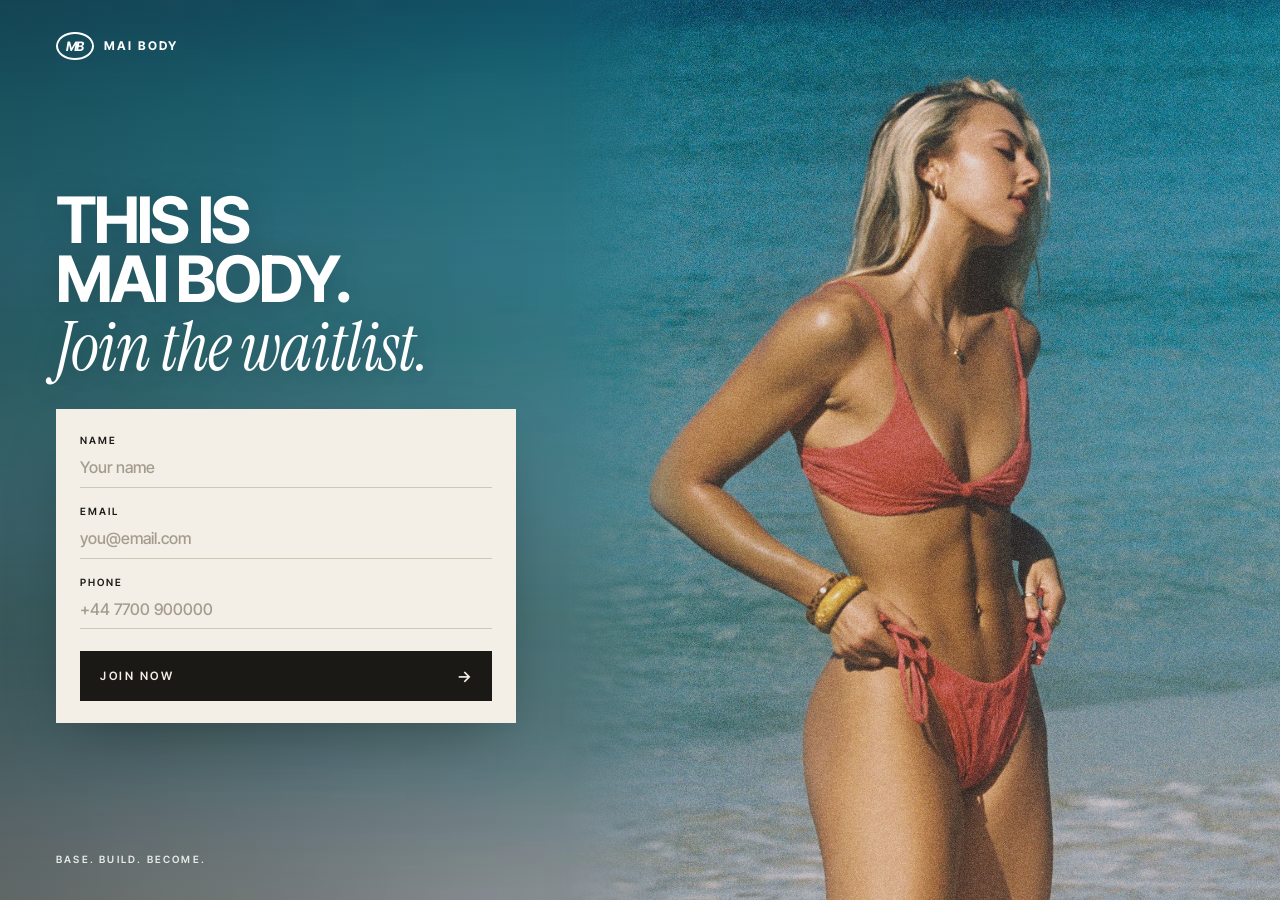
==== index.html @ 263f3065 "Add MAI Body waitlist landing page and thank-you page Co-Authored-By: Claude Opus 5.5 <noreply@anthr" ====
<!doctype html>
<html lang="en">
<head>
<meta charset="utf-8">
<meta name="viewport" content="width=device-width,initial-scale=1,viewport-fit=cover">
<title>MAI Body | Join the Waitlist</title>
<meta name="description" content="Rewire your brain. Transform your body. Join the MAI Body waitlist.">
<link rel="preconnect" href="https://fonts.googleapis.com">
<link rel="preconnect" href="https://fonts.gstatic.com" crossorigin>
<link rel="stylesheet" href="https://fonts.googleapis.com/css2?family=Inter+Tight:wght@400;500;600;700&family=Instrument+Serif:ital@0;1&display=swap">
<link rel="stylesheet" href="styles.css">
</head>
<body>
<main id="join" class="stage" aria-labelledby="join-h">
  <div class="bg" aria-hidden="true"><img class="fill" src="images/join-bg.jpg" alt=""><img class="m" src="images/join.jpg" alt=""></div>
  <img class="fg" src="images/join.jpg" alt="Woman standing in the sea in a red bikini">

  <header class="top"><a class="mark" href="/"><span class="badge">MB</span><span class="wordmark">MAI BODY</span></a></header>

  <div class="content">
    <h1 id="join-h">THIS IS MAI&nbsp;BODY.<em>Join the waitlist.</em></h1>
    <form id="waitlist" class="card" novalidate>
      <div class="field" id="f-name"><label for="name">Name</label><input id="name" name="name" type="text" autocomplete="name" placeholder="Your name" required><p class="msg" aria-live="polite"></p></div>
      <div class="field" id="f-email"><label for="email">Email</label><input id="email" name="email" type="email" autocomplete="email" inputmode="email" placeholder="you@email.com" required><p class="msg" aria-live="polite"></p></div>
      <div class="field" id="f-phone"><label for="phone">Phone</label><input id="phone" name="phone" type="tel" autocomplete="tel" inputmode="tel" placeholder="+44 7700 900000" required><p class="msg" aria-live="polite"></p></div>
      <div class="hp" aria-hidden="true"><label for="company">Company</label><input id="company" name="company" tabindex="-1" autocomplete="off"></div>
      <button class="submit" type="submit" id="submit"><span>Join now</span><span class="arrow" aria-hidden="true">&rarr;</span></button>
    </form>
  </div>

  <footer class="foot">Base. Build. Become.</footer>
</main>
<script>
/* Set this to your form handler (MailerLite, Zapier, GHL webhook etc.) when you deploy.
   Left empty, the form validates and goes straight to the thank-you page. */
const WAITLIST_ENDPOINT = "";


const form = document.getElementById("waitlist");
const rules = {
  name: v => v.trim().length >= 2 || "Please enter your name.",
  email: v => /^[^\s@]+@[^\s@]+\.[^\s@]{2,}$/.test(v.trim()) || "Enter an email like name@example.com.",
  phone: v => v.replace(/[^\d]/g,"").length >= 7 || "Enter a phone number we can reach you on."
};
function check(id){
  const input = document.getElementById(id), wrap = document.getElementById("f-"+id);
  const r = rules[id](input.value);
  wrap.classList.toggle("bad", r !== true);
  wrap.querySelector(".msg").textContent = r === true ? "" : r;
  input.setAttribute("aria-invalid", r === true ? "false" : "true");
  return r === true;
}
for (const id in rules) document.getElementById(id).addEventListener("blur", () => { if (document.getElementById(id).value) check(id); });

form.addEventListener("submit", async e => {
  e.preventDefault();
  const ok = Object.keys(rules).map(check).every(Boolean);
  if (!ok) { form.querySelector(".bad input").focus(); return; }
  if (document.getElementById("company").value) return; // bot trap
  const data = { name: form.name.value.trim(), email: form.email.value.trim(), phone: form.phone.value.trim() };
  const btn = document.getElementById("submit");
  btn.disabled = true; btn.firstElementChild.textContent = "Joining...";
  if (WAITLIST_ENDPOINT) {
    try { await fetch(WAITLIST_ENDPOINT, { method:"POST", headers:{ "Content-Type":"application/json" }, body: JSON.stringify(data) }); } catch (err) {}
  }
  location.href = "thank-you.html?name=" + encodeURIComponent(data.name.split(" ")[0]);
});
</script>
</body>
</html>
---- styles.css ----
/* Layout: full-bleed photo stage. The sharp photo sits at full height on the right, a blurred copy of it fills the rest, and the form floats over it on the left. Phones: photo covers the screen, form sits at the bottom. */
:root{
  --cream:#F3EEE6;
  --ink:#1A1916;
  --ink-soft:#5B574F;
  --line:#CFC6B6;
  --aqua:#00EBC7;
  --error:#B3261E;
  --white:#FFFFFF;
  --display:"Inter Tight","Helvetica Neue",Arial,sans-serif;
  --serif:"Instrument Serif","Times New Roman",Georgia,serif;
  color-scheme:light;
}
*{box-sizing:border-box}
[hidden]{display:none!important}
html,body{margin:0;background:var(--ink);color:var(--ink)}
img{max-width:100%}
body{font-family:var(--display);font-size:15px;line-height:1.5;-webkit-font-smoothing:antialiased}

.stage{position:relative;min-height:100vh;min-height:100svh;overflow:hidden;display:flex;flex-direction:column;
  padding-block:calc(env(safe-area-inset-top,0px) + 24px) calc(env(safe-area-inset-bottom,0px) + 28px);
  padding-left:max(20px, env(safe-area-inset-left, 0px));padding-right:max(20px, env(safe-area-inset-right, 0px))}
.bg,.bg img,.fg{position:absolute}
.bg{inset:0;z-index:0}
.bg img{inset:0;width:100%;height:100%;max-width:none;object-fit:cover}
.bg img.m{display:none}
.bg::after{content:"";position:absolute;inset:0;background:linear-gradient(90deg,rgba(26,25,22,.35),rgba(26,25,22,0) 60%)}
.fg{z-index:1;top:0;right:0;height:100%;width:auto;max-width:none;
  -webkit-mask-image:linear-gradient(90deg,transparent 0,#000 18%);mask-image:linear-gradient(90deg,transparent 0,#000 18%)}

.top,.content,.foot{position:relative;z-index:2}
.top{display:flex;align-items:center;justify-content:space-between;gap:16px}
.mark{display:inline-flex;align-items:center;gap:10px;color:var(--white);text-decoration:none}
.badge{display:grid;place-items:center;width:38px;height:28px;border:2px solid currentColor;border-radius:50%;font:italic 700 13px/1 var(--display);letter-spacing:-.04em}
.wordmark{font:700 12px/1 var(--display);letter-spacing:.18em}

.content{flex:1;display:flex;flex-direction:column;justify-content:center;gap:28px;max-width:460px;padding-block:40px}
h1{margin:0;color:var(--white);font:700 clamp(40px,5vw,72px)/.92 var(--display);letter-spacing:-.045em;text-wrap:balance;text-shadow:0 2px 30px rgba(0,0,0,.18)}
h1 em{display:block;font:italic 400 1.05em/1 var(--serif);letter-spacing:-.015em;margin-top:.08em}

.card{background:var(--cream);padding:26px 24px 22px;display:grid;gap:18px;box-shadow:0 24px 60px -20px rgba(0,0,0,.35)}
.field{display:grid;gap:6px;min-width:0}
label{font:600 10px/1 var(--display);letter-spacing:.2em;text-transform:uppercase;color:var(--ink)}
input{width:100%;font:500 16px/1.3 var(--display);color:var(--ink);background:transparent;border:0;border-bottom:1.5px solid var(--line);padding:6px 0 9px;border-radius:0;transition:border-color .2s}
input::placeholder{color:#A39C8F}
input:focus{outline:none;border-bottom-color:var(--ink)}
.field.bad input{border-bottom-color:var(--error)}
.msg{margin:0;font-size:12px;color:var(--error)}
.msg:empty{display:none}
.hp{position:absolute;left:-9999px;width:1px;height:1px;overflow:hidden}
.submit{margin-top:4px;display:flex;align-items:center;justify-content:space-between;gap:16px;width:100%;background:var(--ink);color:var(--cream);border:0;cursor:pointer;padding:17px 20px;font:600 11.5px/1 var(--display);letter-spacing:.22em;text-transform:uppercase;transition:background .2s,color .2s}
.submit .arrow{font-size:16px;letter-spacing:0;transition:transform .25s}
.submit:hover{background:var(--aqua);color:var(--ink)}
.submit:hover .arrow{transform:translateX(4px)}
.submit:focus-visible,a:focus-visible{outline:2px solid var(--aqua);outline-offset:3px}
.submit[disabled]{opacity:.6;cursor:wait}

.back{display:inline-flex;gap:10px;width:fit-content;color:var(--white);font:600 11px/1 var(--display);letter-spacing:.2em;text-transform:uppercase;text-decoration:none;border-bottom:1.5px solid currentColor;padding-bottom:6px}
.back:hover{color:var(--aqua)}
.foot{font:600 10px/1 var(--display);letter-spacing:.22em;text-transform:uppercase;color:var(--white);opacity:.85}

@media (prefers-reduced-motion:no-preference){
  .content > *{animation:rise .8s cubic-bezier(.2,.7,.2,1) both}
  .content > *:nth-child(2){animation-delay:.1s}
  @keyframes rise{from{transform:translateY(14px)}to{transform:none}}
}
@media (min-width:900px){
  .stage{padding-left:max(56px, env(safe-area-inset-left, 0px));padding-right:56px;padding-block:32px 36px}
}
/* Phones and narrow tablets: photo covers the screen, form at the bottom */
@media (max-width:899px){
  .fg{display:none}
  .bg{background:var(--ink)}
  .bg img.fill{display:none}
  .bg img.m{display:block;height:100vh;height:100svh}
  .bg::after{background:linear-gradient(180deg,rgba(26,25,22,.25) 0,rgba(26,25,22,0) 18%,rgba(26,25,22,0) 52%,rgba(26,25,22,.75) 80vh,var(--ink) 100svh)}
  .content{justify-content:flex-end;max-width:520px;padding-block:56svh 8px;gap:20px}
  #thank-you .content{padding-block:60svh 8px}
  .card{padding:20px 20px 18px;gap:14px}
  h1{font-size:34px}
  #join .bg img{object-position:38% 20%}
  #thank-you .bg img{object-position:72% 30%}
  .foot{display:none}
}
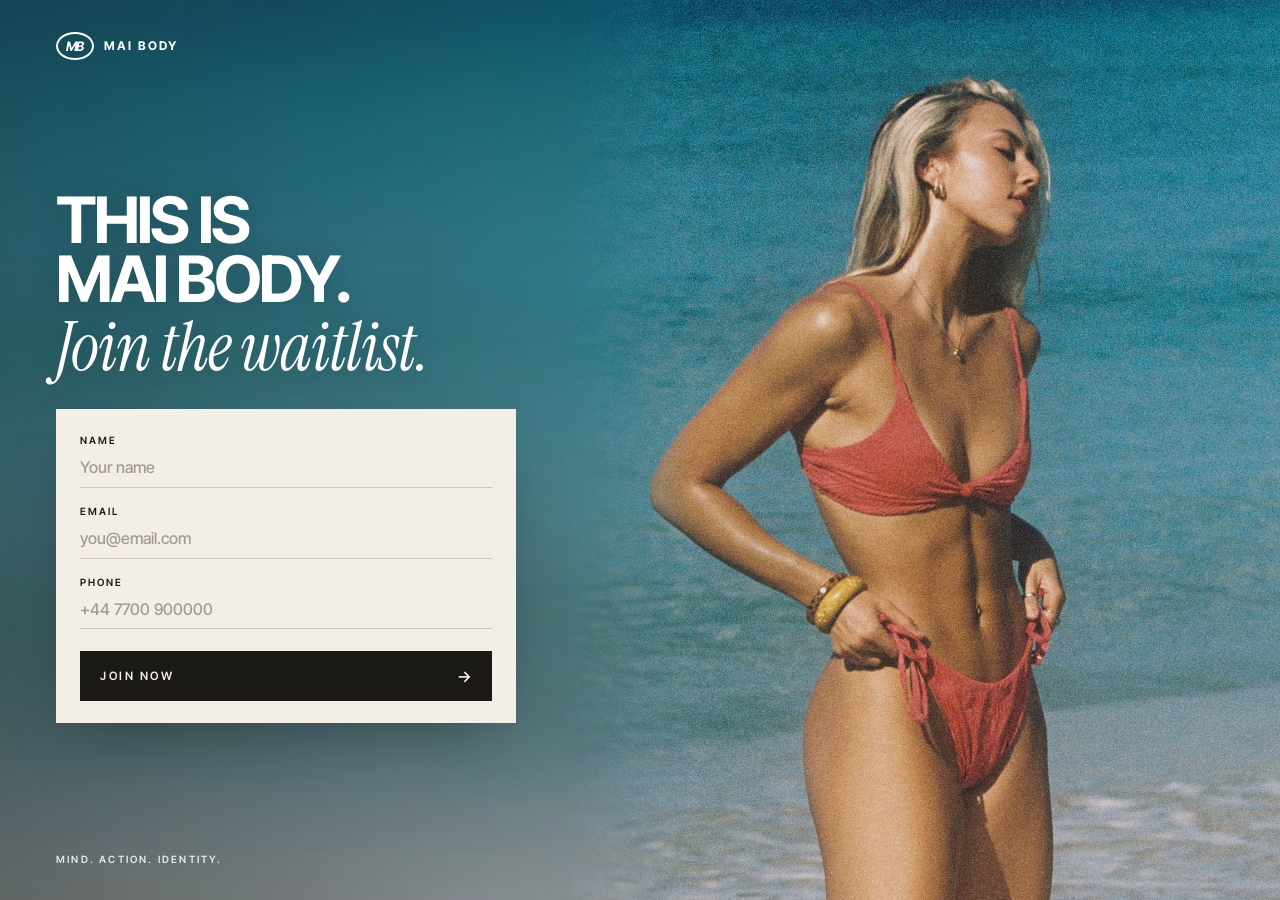
==== commit 726fa331: "Change footer tagline to Mind. Action. Identity. Co-Authored-By: Claude Opus 5.5 <noreply@anthropic." ====
--- a/index.html
+++ b/index.html
@@ -28,7 +28,7 @@
     </form>
   </div>
 
-  <footer class="foot">Base. Build. Become.</footer>
+  <footer class="foot">Mind. Action. Identity.</footer>
 </main>
 <script>
 /* Set this to your form handler (MailerLite, Zapier, GHL webhook etc.) when you deploy.
